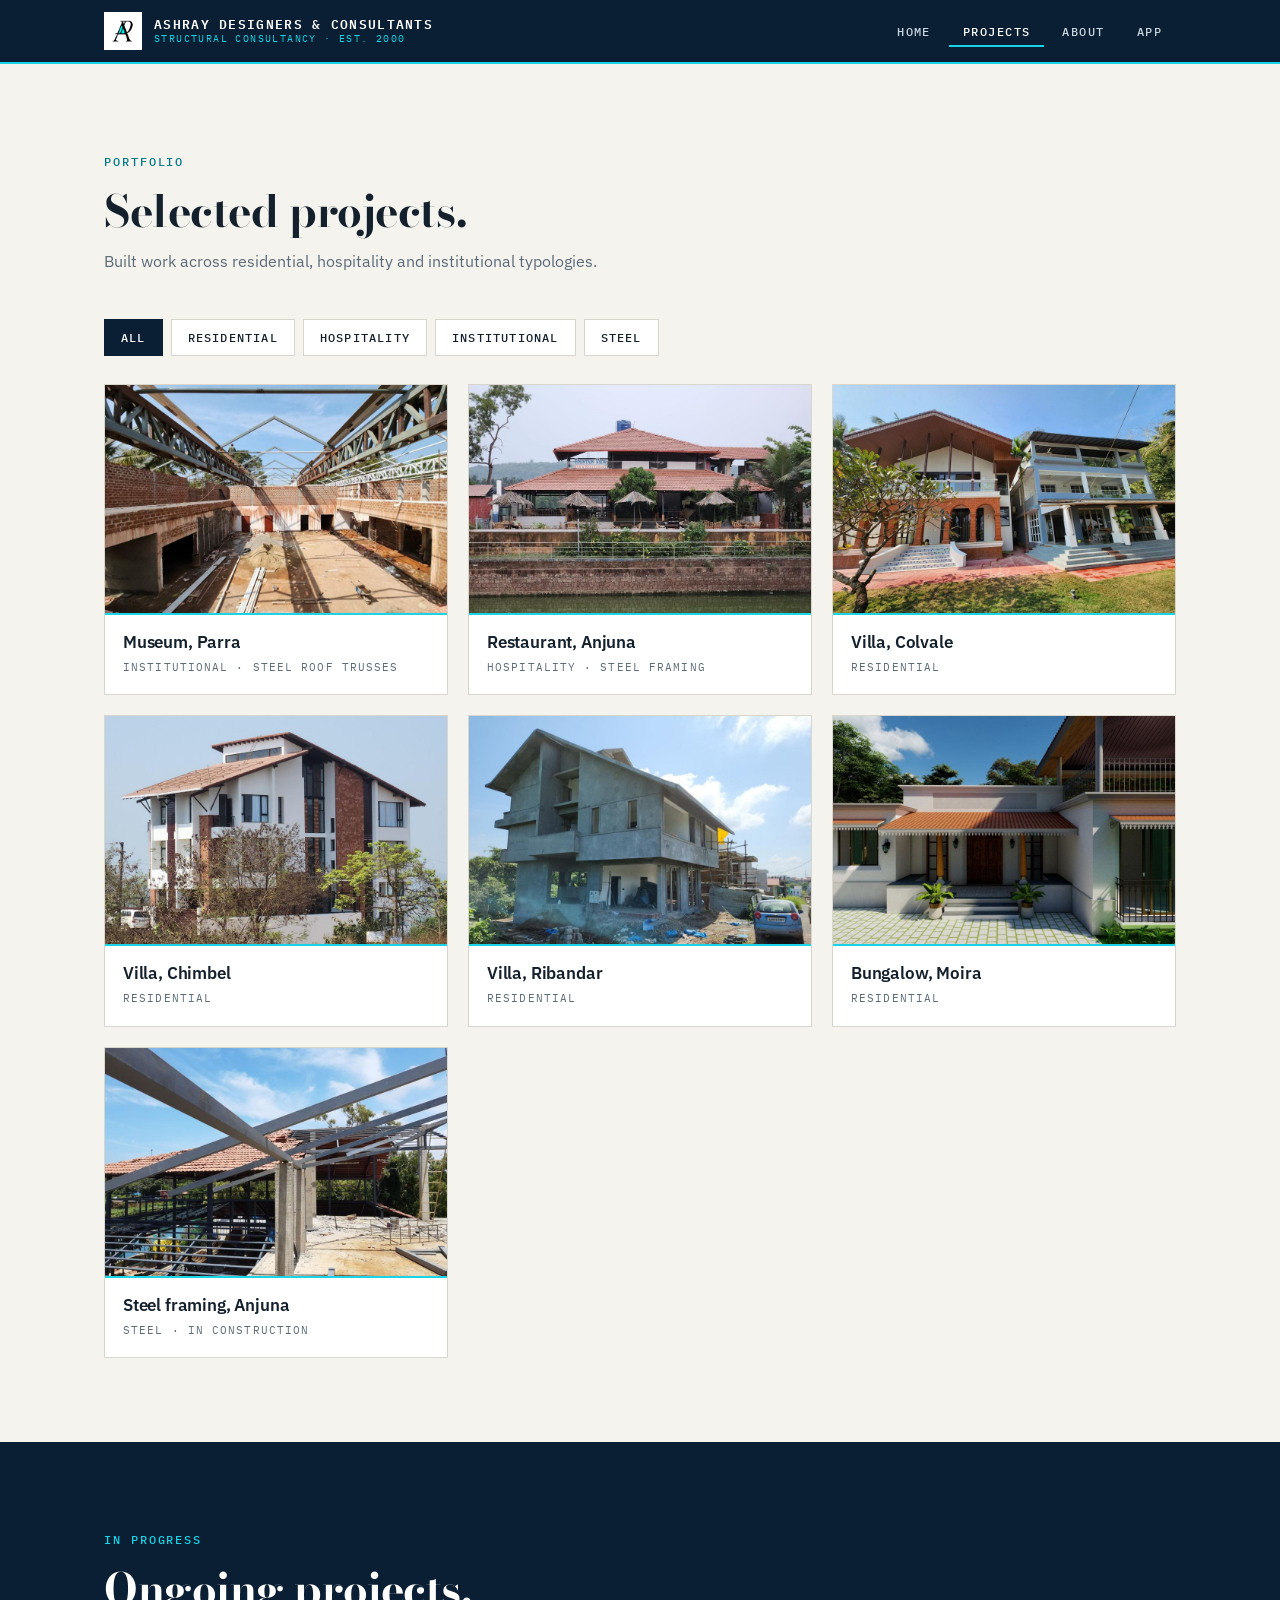
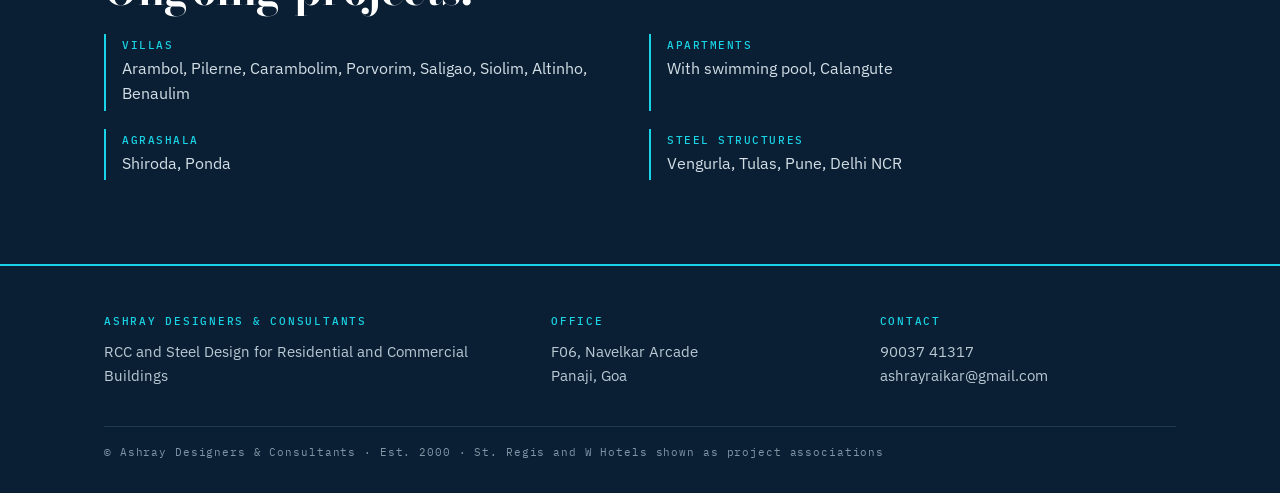
==== projects.html @ 72b7c14a "Add files via upload" ====
<!DOCTYPE html>
<html lang="en"><head>
<meta charset="utf-8">
<meta name="viewport" content="width=device-width, initial-scale=1, viewport-fit=cover">
<title>Projects | Ashray Designers &amp; Consultants</title>
<meta name="description" content="Selected villas, hospitality and institutional projects across Goa, plus ongoing RCC and steel structures.">
<link rel="canonical" href="https://www.ashraydesignersandconsultants.com/projects.html">
<link rel="icon" href="assets/favicon.png" type="image/png">
<meta property="og:type" content="website"><meta property="og:title" content="Projects | Ashray Designers &amp; Consultants"><meta property="og:description" content="Selected villas, hospitality and institutional projects across Goa, plus ongoing RCC and steel structures."><meta property="og:url" content="https://www.ashraydesignersandconsultants.com/projects.html"><meta property="og:image" content="https://www.ashraydesignersandconsultants.com/images/og-share.jpg">
<link rel="preconnect" href="https://fonts.googleapis.com"><link rel="preconnect" href="https://fonts.gstatic.com" crossorigin>
<link href="https://fonts.googleapis.com/css2?family=Bodoni+Moda:opsz,wght@6..96,500;6..96,700&family=IBM+Plex+Sans:wght@400;500;600&family=IBM+Plex+Mono:wght@400;500&display=swap" rel="stylesheet">
<link rel="stylesheet" href="assets/css/style.css">
</head><body>
<nav><div class="w"><a class="brand" href="index.html"><i><img src="assets/logo.png" alt="ADC logo"></i><b>Ashray Designers &amp; Consultants<small>Structural Consultancy · Est. 2000</small></b></a>
<ul><li><a class="t" href="index.html">Home</a></li><li><a class="t on" href="projects.html">Projects</a></li><li><a class="t" href="about.html">About</a></li><li><a class="t" href="app.html">App</a></li></ul></div></nav>
<main>
<section class="b"><div class="w"><div class="head"><span class="k">Portfolio</span><h2>Selected projects.</h2><p>Built work across residential, hospitality and institutional typologies.</p></div>
<div class="flt"><button class="on" data-f="all">All</button><button data-f="Residential">Residential</button><button data-f="Hospitality">Hospitality</button><button data-f="Institutional">Institutional</button><button data-f="Steel">Steel</button></div>
<div class="pj">
<a data-c="Institutional Steel"><img src="images/museum-parra.jpg" alt="Museum, Parra" loading="lazy"><div><h3>Museum, Parra</h3><small>Institutional · Steel roof trusses</small></div></a>
<a data-c="Hospitality Steel"><img src="images/restaurant-anjuna.jpg" alt="Restaurant, Anjuna" loading="lazy"><div><h3>Restaurant, Anjuna</h3><small>Hospitality · Steel framing</small></div></a>
<a data-c="Residential"><img src="images/villa-colvale.jpg" alt="Villa, Colvale" loading="lazy"><div><h3>Villa, Colvale</h3><small>Residential</small></div></a>
<a data-c="Residential"><img src="images/villa-chimbel.jpg" alt="Villa, Chimbel" loading="lazy"><div><h3>Villa, Chimbel</h3><small>Residential</small></div></a>
<a data-c="Residential"><img src="images/villa-ribandar.jpg" alt="Villa, Ribandar" loading="lazy"><div><h3>Villa, Ribandar</h3><small>Residential</small></div></a>
<a data-c="Residential"><img src="images/bungalow-moira.jpg" alt="Bungalow, Moira" loading="lazy"><div><h3>Bungalow, Moira</h3><small>Residential</small></div></a>
<a data-c="Steel"><img src="images/steel-framing-anjuna.jpg" alt="Steel framing" loading="lazy"><div><h3>Steel framing, Anjuna</h3><small>Steel · In construction</small></div></a></div></div></section>
<section class="b dark grid"><div class="w"><span class="k">In progress</span><h2 style="margin-top:14px">Ongoing projects.</h2>
<div class="on-list"><div><b>Villas</b>Arambol, Pilerne, Carambolim, Porvorim, Saligao, Siolim, Altinho, Benaulim</div><div><b>Apartments</b>With swimming pool, Calangute</div><div><b>Agrashala</b>Shiroda, Ponda</div><div><b>Steel structures</b>Vengurla, Tulas, Pune, Delhi NCR</div></div></div></section>
</main>
<footer><div class="w"><div><h4>Ashray Designers &amp; Consultants</h4><p>RCC and Steel Design for Residential and Commercial Buildings</p></div>
<div><h4>Office</h4><p>F06, Navelkar Arcade<br>Panaji, Goa</p></div><div><h4>Contact</h4><p>90037 41317<br><a href="mailto:ashrayraikar@gmail.com">ashrayraikar@gmail.com</a></p></div>
<div class="fine">© Ashray Designers &amp; Consultants · Est. 2000 · St. Regis and W Hotels shown as project associations</div></div></footer>
<script src="assets/js/main.js"></script>
</body></html>
---- assets/css/style.css ----
:root{--bg:#f5f3ee;--paper:#fff;--ink:#14212d;--mute:#5c6b78;--line:#d9d6cd;--navy:#0a1f33;--cyan:#19d3e6;--teal:#00798a;--tint:#e9eef0;
--d:'Bodoni Moda','Didot','Times New Roman',serif;--s:'IBM Plex Sans','Segoe UI',Arial,sans-serif;--m:'IBM Plex Mono',ui-monospace,Menlo,monospace;
box-sizing:border-box;padding-top:env(safe-area-inset-top,0px);padding-bottom:env(safe-area-inset-bottom,0px)}
@media(prefers-color-scheme:dark){:root:not([data-theme="light"]){--bg:#0b1722;--paper:#10202e;--ink:#e8eef2;--mute:#9fb1be;--line:#22384a;--tint:#142a3b;--teal:#3fd9ea}}
:root[data-theme="dark"]{--bg:#0b1722;--paper:#10202e;--ink:#e8eef2;--mute:#9fb1be;--line:#22384a;--tint:#142a3b;--teal:#3fd9ea}
*,*:before,*:after{box-sizing:inherit}html{scroll-padding-top:calc(env(safe-area-inset-top,0px) + 70px);scroll-behavior:smooth}
body{margin:0;background:var(--bg);color:var(--ink);font:400 16px/1.6 var(--s)}
img{max-width:100%;display:block}a{color:inherit}
.w{max-width:1120px;margin:0 auto;padding:0 24px}
.k{font:500 12px/1 var(--m);letter-spacing:.16em;text-transform:uppercase;color:var(--teal)}
h1,h2,h3{font-family:var(--d);font-weight:700;line-height:1.08;margin:0;letter-spacing:-.01em}
h2{font-size:clamp(30px,4vw,44px)}h3{font-size:22px}
nav{position:sticky;top:env(safe-area-inset-top,0px);z-index:9;background:var(--navy);border-bottom:2px solid var(--cyan)}
nav .w{display:flex;align-items:center;justify-content:space-between;height:62px;gap:12px}
.brand{display:flex;align-items:center;gap:12px;text-decoration:none;color:#fff}
.brand i{background:#fff;width:38px;height:38px;display:grid;place-items:center}.brand img{width:32px}
.brand b{font:600 13px/1.2 var(--m);letter-spacing:.1em;text-transform:uppercase}.brand small{display:block;font:400 10px var(--m);letter-spacing:.14em;color:var(--cyan)}
nav ul{display:flex;gap:4px;list-style:none;margin:0;padding:0}
nav a.t{display:block;padding:8px 14px;color:#c9d6df;text-decoration:none;font:500 12px var(--m);letter-spacing:.12em;text-transform:uppercase}
nav a.t.on,nav a.t:hover{color:#fff;box-shadow:inset 0 -2px var(--cyan)}
.grid{background-image:linear-gradient(rgba(25,211,230,.07) 1px,transparent 1px),linear-gradient(90deg,rgba(25,211,230,.07) 1px,transparent 1px);background-size:24px 24px}
.hero{background-color:var(--navy);color:#fff;padding:72px 0 0;overflow:hidden}
.hero .w{display:grid;grid-template-columns:1.05fr 1fr;gap:44px;align-items:end}
.hero .k{color:var(--cyan);display:block;margin-bottom:22px}
.hero h1{font-size:clamp(40px,6vw,76px)}.hero h1 em{font-style:italic;font-weight:500;color:var(--cyan)}
.hero p{color:#b9c9d4;font-size:18px;max-width:30em;margin:22px 0 30px}
.btn{display:inline-block;padding:13px 22px;font:500 12px var(--m);letter-spacing:.12em;text-transform:uppercase;text-decoration:none;border:1px solid var(--cyan);color:var(--navy);background:var(--cyan);margin:0 10px 10px 0;transition:.2s}
.btn.o{background:transparent;color:#fff}.btn:hover{transform:translateY(-2px)}
.fig{position:relative;margin-bottom:-1px}.fig img{aspect-ratio:4/3;object-fit:cover;width:100%}
.fig:before{content:"";position:absolute;left:-14px;top:0;bottom:0;border-left:1px solid var(--cyan)}
.fig span{position:absolute;left:-14px;top:50%;transform:translate(-50%,-50%) rotate(-90deg);background:var(--navy);padding:0 8px;font:400 10px var(--m);letter-spacing:.14em;color:var(--cyan);white-space:nowrap}
.stats{background:var(--paper);border-bottom:1px solid var(--line)}
.stats .w{display:grid;grid-template-columns:repeat(4,1fr)}
.stats div{padding:26px 20px;border-left:1px solid var(--line)}.stats div:first-child{border:0;padding-left:0}
.stats b{display:block;font:700 30px var(--d);color:var(--ink)}.stats span{font:400 11px var(--m);letter-spacing:.12em;text-transform:uppercase;color:var(--mute)}
section.b{padding:84px 0}.head{max-width:640px;margin-bottom:44px}.head h2{margin:14px 0}.head p{color:var(--mute);margin:0}
.cards{display:grid;grid-template-columns:repeat(3,1fr);gap:18px}
.card{background:var(--paper);border:1px solid var(--line);border-top:3px solid var(--cyan);padding:26px}
.card .n{font:500 12px var(--m);color:var(--teal);margin-bottom:14px;display:block}.card h3{font-size:20px;margin-bottom:8px;font-family:var(--s);font-weight:600}.card p{margin:0;color:var(--mute);font-size:15px}
.dark{background:var(--navy);color:#fff}.dark .head p{color:#b9c9d4}.dark .k{color:var(--cyan)}
.why{display:grid;grid-template-columns:repeat(3,1fr);gap:0;border-top:1px solid #1f3a50}
.why div{padding:30px 28px 10px 0;border-right:1px solid #1f3a50;margin-right:28px}.why div:last-child{border:0}
.why b{font:700 54px/1 var(--d);color:var(--cyan)}.why h3{font:600 18px var(--s);margin:14px 0 8px}.why p{color:#b9c9d4;margin:0;font-size:15px}
.q{display:grid;grid-template-columns:auto 1fr;gap:28px;align-items:start;max-width:860px}
.q blockquote{margin:0;font:italic 500 clamp(21px,2.6vw,28px)/1.4 var(--d)}.q cite{display:block;margin-top:16px;font:500 12px var(--m);letter-spacing:.14em;text-transform:uppercase;color:var(--mute);font-style:normal}
.q i{font:700 90px/.8 var(--d);color:var(--teal)}
.logos{background:#fff;padding:20px;border:1px solid var(--line)}.logos img{margin:auto;max-height:340px}
.cta{text-align:center}.cta h2{max-width:14em;margin:16px auto 28px}
.cta .btn{color:var(--navy)}.cta .btn.o{color:#fff}
.flt{display:flex;flex-wrap:wrap;gap:8px;margin-bottom:28px}
.flt button{font:500 12px var(--m);letter-spacing:.1em;text-transform:uppercase;padding:10px 16px;border:1px solid var(--line);background:var(--paper);color:var(--ink);cursor:pointer}
.flt button.on{background:var(--navy);color:#fff;border-color:var(--navy)}
.pj{display:grid;grid-template-columns:repeat(3,1fr);gap:20px}
.pj a{background:var(--paper);border:1px solid var(--line);text-decoration:none;overflow:hidden;transition:.25s}.pj a:hover{transform:translateY(-4px);box-shadow:0 12px 30px rgba(10,31,51,.15)}
.pj img{aspect-ratio:3/2;object-fit:cover;width:100%;transition:.4s}.pj a:hover img{transform:scale(1.04)}.pj div{padding:16px 18px;border-top:2px solid var(--cyan);position:relative}
.pj h3{font:600 17px var(--s)}.pj small{font:400 11px var(--m);letter-spacing:.1em;text-transform:uppercase;color:var(--mute)}
.pj a.h{display:none}
.on-list{display:grid;grid-template-columns:repeat(2,1fr);gap:18px;margin-top:20px}.on-list div{border-left:2px solid var(--cyan);padding:4px 0 4px 16px;color:#d3dee6}.on-list b{display:block;font:500 11px var(--m);letter-spacing:.14em;text-transform:uppercase;color:var(--cyan);margin-bottom:4px}
.about{display:grid;grid-template-columns:1fr 1.2fr;gap:56px}
.tbl{width:100%;border-collapse:collapse;font-size:15px}.tbl th,.tbl td{padding:14px 0;border-bottom:1px solid var(--line);text-align:left;vertical-align:top}.tbl th{width:38%;font:500 11px var(--m);letter-spacing:.12em;text-transform:uppercase;color:var(--mute)}
.tags{display:flex;flex-wrap:wrap;gap:10px;margin-top:14px}.tags span{border:1px solid var(--teal);color:var(--teal);padding:7px 14px;font:500 13px var(--m)}
.app{background:var(--paper);border:1px solid var(--line);min-height:520px;display:grid;place-items:center;text-align:center;padding:36px}
.app iframe{width:100%;height:640px;border:0}.app p{max-width:30em;color:var(--mute)}
footer{background:var(--navy);color:#b9c9d4;padding:48px 0 34px;border-top:2px solid var(--cyan)}
footer .w{display:grid;grid-template-columns:1.4fr 1fr 1fr;gap:32px}footer h4{font:500 11px var(--m);letter-spacing:.16em;text-transform:uppercase;color:var(--cyan);margin:0 0 12px}footer p{margin:0 0 6px;font-size:15px}footer a{text-decoration:none}
.fine{grid-column:1/-1;border-top:1px solid #1f3a50;padding-top:18px;font:400 11px var(--m);letter-spacing:.08em;color:#7f95a5}
@media(max-width:860px){.hero .w,.about,footer .w{grid-template-columns:1fr}.cards,.pj,.why{grid-template-columns:1fr 1fr}.stats .w{grid-template-columns:1fr 1fr}.fig{margin-left:14px}.brand small{display:none}}
@media(max-width:560px){.cards,.pj,.why,.on-list{grid-template-columns:1fr}.why div{border:0;margin:0}nav a.t{padding:8px 8px;font-size:11px}.brand b{display:none}.stats div:nth-child(3){border-left:0;padding-left:0}}
@media(prefers-reduced-motion:reduce){*{transition:none!important;scroll-behavior:auto}}
.app iframe{width:100%;height:min(78vh,720px);border:0}.app{display:block;padding:0;min-height:0}.app-note{padding:14px 18px;font:400 12px var(--m);letter-spacing:.06em;color:var(--mute);border-top:1px solid var(--line);display:flex;justify-content:space-between;gap:12px;flex-wrap:wrap}.app-note a{color:var(--teal)}
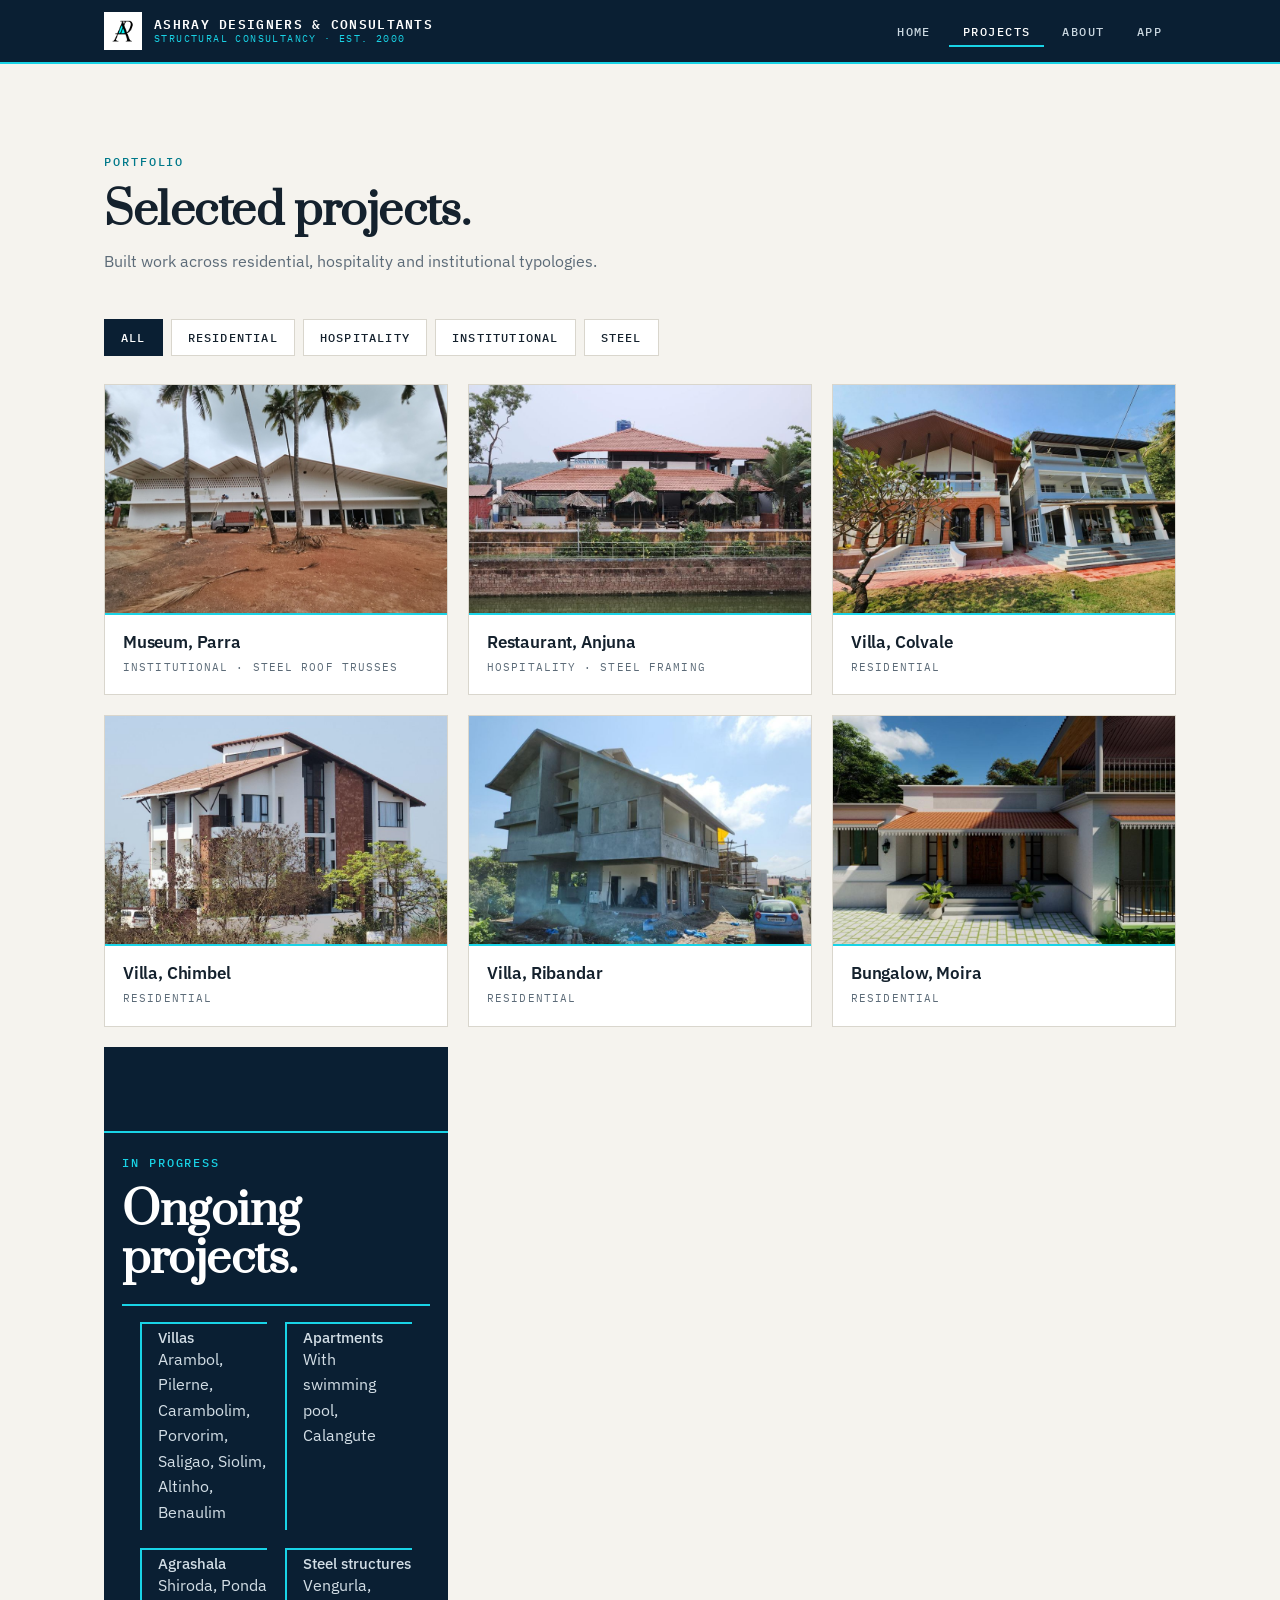
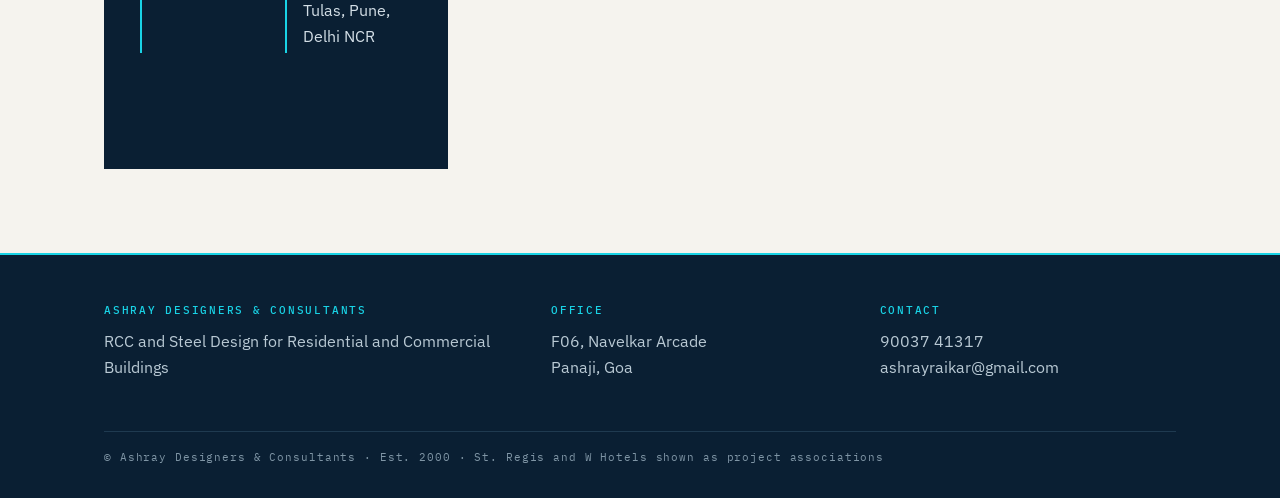
==== commit a6da89fe: "Update projects.html" ====
--- a/projects.html
+++ b/projects.html
@@ -23,7 +23,6 @@
 <a data-c="Residential"><img src="images/villa-chimbel.jpg" alt="Villa, Chimbel" loading="lazy"><div><h3>Villa, Chimbel</h3><small>Residential</small></div></a>
 <a data-c="Residential"><img src="images/villa-ribandar.jpg" alt="Villa, Ribandar" loading="lazy"><div><h3>Villa, Ribandar</h3><small>Residential</small></div></a>
 <a data-c="Residential"><img src="images/bungalow-moira.jpg" alt="Bungalow, Moira" loading="lazy"><div><h3>Bungalow, Moira</h3><small>Residential</small></div></a>
-<a data-c="Steel"><img src="images/steel-framing-anjuna.jpg" alt="Steel framing" loading="lazy"><div><h3>Steel framing, Anjuna</h3><small>Steel · In construction</small></div></a></div></div></section>
 <section class="b dark grid"><div class="w"><span class="k">In progress</span><h2 style="margin-top:14px">Ongoing projects.</h2>
 <div class="on-list"><div><b>Villas</b>Arambol, Pilerne, Carambolim, Porvorim, Saligao, Siolim, Altinho, Benaulim</div><div><b>Apartments</b>With swimming pool, Calangute</div><div><b>Agrashala</b>Shiroda, Ponda</div><div><b>Steel structures</b>Vengurla, Tulas, Pune, Delhi NCR</div></div></div></section>
 </main>
--- a/assets/css/style.css
+++ b/assets/css/style.css
@@ -1,5 +1,6 @@
+@import url('https://fonts.googleapis.com/css2?family=Prata&display=swap');
 :root{--bg:#f5f3ee;--paper:#fff;--ink:#14212d;--mute:#5c6b78;--line:#d9d6cd;--navy:#0a1f33;--cyan:#19d3e6;--teal:#00798a;--tint:#e9eef0;
---d:'Bodoni Moda','Didot','Times New Roman',serif;--s:'IBM Plex Sans','Segoe UI',Arial,sans-serif;--m:'IBM Plex Mono',ui-monospace,Menlo,monospace;
+--d:'Prata','Georgia','Times New Roman',serif;--s:'IBM Plex Sans','Segoe UI',Arial,sans-serif;--m:'IBM Plex Mono',ui-monospace,Menlo,monospace;
 box-sizing:border-box;padding-top:env(safe-area-inset-top,0px);padding-bottom:env(safe-area-inset-bottom,0px)}
 @media(prefers-color-scheme:dark){:root:not([data-theme="light"]){--bg:#0b1722;--paper:#10202e;--ink:#e8eef2;--mute:#9fb1be;--line:#22384a;--tint:#142a3b;--teal:#3fd9ea}}
 :root[data-theme="dark"]{--bg:#0b1722;--paper:#10202e;--ink:#e8eef2;--mute:#9fb1be;--line:#22384a;--tint:#142a3b;--teal:#3fd9ea}
@@ -24,7 +25,7 @@
 .hero .k{color:var(--cyan);display:block;margin-bottom:22px}
 .hero h1{font-size:clamp(40px,6vw,76px)}.hero h1 em{font-style:italic;font-weight:500;color:var(--cyan)}
 .hero p{color:#b9c9d4;font-size:18px;max-width:30em;margin:22px 0 30px}
-.btn{display:inline-block;padding:13px 22px;font:500 12px var(--m);letter-spacing:.12em;text-transform:uppercase;text-decoration:none;border:1px solid var(--cyan);color:var(--navy);background:var(--cyan);margin:0 10px 10px 0;transition:.2s}
+.btn{display:inline-block;padding:13px 22px;font:500 12px var(--m);letter-spacing:.12em;text-transform:uppercase;text-decoration:none;border:1px solid var(--cyan);color:var(--navy);background:var(--cyan)}
 .btn.o{background:transparent;color:#fff}.btn:hover{transform:translateY(-2px)}
 .fig{position:relative;margin-bottom:-1px}.fig img{aspect-ratio:4/3;object-fit:cover;width:100%}
 .fig:before{content:"";position:absolute;left:-14px;top:0;bottom:0;border-left:1px solid var(--cyan)}
@@ -42,7 +43,7 @@
 .why div{padding:30px 28px 10px 0;border-right:1px solid #1f3a50;margin-right:28px}.why div:last-child{border:0}
 .why b{font:700 54px/1 var(--d);color:var(--cyan)}.why h3{font:600 18px var(--s);margin:14px 0 8px}.why p{color:#b9c9d4;margin:0;font-size:15px}
 .q{display:grid;grid-template-columns:auto 1fr;gap:28px;align-items:start;max-width:860px}
-.q blockquote{margin:0;font:italic 500 clamp(21px,2.6vw,28px)/1.4 var(--d)}.q cite{display:block;margin-top:16px;font:500 12px var(--m);letter-spacing:.14em;text-transform:uppercase;color:var(--mute);font-style:normal}
+.q blockquote{margin:0;font:italic 500 clamp(21px,2.6vw,28px)/1.4 var(--d)}.q cite{display:block;margin-top:16px;font:500 12px var(--m);letter-spacing:.14em;text-transform:uppercase;color:var(--mute)}
 .q i{font:700 90px/.8 var(--d);color:var(--teal)}
 .logos{background:#fff;padding:20px;border:1px solid var(--line)}.logos img{margin:auto;max-height:340px}
 .cta{text-align:center}.cta h2{max-width:14em;margin:16px auto 28px}
@@ -55,16 +56,16 @@
 .pj img{aspect-ratio:3/2;object-fit:cover;width:100%;transition:.4s}.pj a:hover img{transform:scale(1.04)}.pj div{padding:16px 18px;border-top:2px solid var(--cyan);position:relative}
 .pj h3{font:600 17px var(--s)}.pj small{font:400 11px var(--m);letter-spacing:.1em;text-transform:uppercase;color:var(--mute)}
 .pj a.h{display:none}
-.on-list{display:grid;grid-template-columns:repeat(2,1fr);gap:18px;margin-top:20px}.on-list div{border-left:2px solid var(--cyan);padding:4px 0 4px 16px;color:#d3dee6}.on-list b{display:block;font:500 11px var(--m);letter-spacing:.14em;text-transform:uppercase;color:var(--cyan);margin-bottom:4px}
+.on-list{display:grid;grid-template-columns:repeat(2,1fr);gap:18px;margin-top:20px}.on-list div{border-left:2px solid var(--cyan);padding:4px 0 4px 16px;color:#d3dee6}.on-list b{display:block;font:500 15px var(--s)}
 .about{display:grid;grid-template-columns:1fr 1.2fr;gap:56px}
-.tbl{width:100%;border-collapse:collapse;font-size:15px}.tbl th,.tbl td{padding:14px 0;border-bottom:1px solid var(--line);text-align:left;vertical-align:top}.tbl th{width:38%;font:500 11px var(--m);letter-spacing:.12em;text-transform:uppercase;color:var(--mute)}
+.tbl{width:100%;border-collapse:collapse;font-size:15px}.tbl th,.tbl td{padding:14px 0;border-bottom:1px solid var(--line);text-align:left;vertical-align:top}.tbl th{width:38%;font:500 11px var(--m);letter-spacing:.08em;color:var(--mute);text-transform:uppercase}
 .tags{display:flex;flex-wrap:wrap;gap:10px;margin-top:14px}.tags span{border:1px solid var(--teal);color:var(--teal);padding:7px 14px;font:500 13px var(--m)}
 .app{background:var(--paper);border:1px solid var(--line);min-height:520px;display:grid;place-items:center;text-align:center;padding:36px}
 .app iframe{width:100%;height:640px;border:0}.app p{max-width:30em;color:var(--mute)}
 footer{background:var(--navy);color:#b9c9d4;padding:48px 0 34px;border-top:2px solid var(--cyan)}
-footer .w{display:grid;grid-template-columns:1.4fr 1fr 1fr;gap:32px}footer h4{font:500 11px var(--m);letter-spacing:.16em;text-transform:uppercase;color:var(--cyan);margin:0 0 12px}footer p{margin:0 0 6px;font-size:15px}footer a{text-decoration:none}
+footer .w{display:grid;grid-template-columns:1.4fr 1fr 1fr;gap:32px}footer h4{font:500 11px var(--m);letter-spacing:.16em;text-transform:uppercase;color:var(--cyan);margin:0 0 12px}footer p{margin:0 0 18px}footer a{color:#b9c9d4;text-decoration:none}footer a:hover{text-decoration:underline}
 .fine{grid-column:1/-1;border-top:1px solid #1f3a50;padding-top:18px;font:400 11px var(--m);letter-spacing:.08em;color:#7f95a5}
 @media(max-width:860px){.hero .w,.about,footer .w{grid-template-columns:1fr}.cards,.pj,.why{grid-template-columns:1fr 1fr}.stats .w{grid-template-columns:1fr 1fr}.fig{margin-left:14px}.brand small{display:none}}
 @media(max-width:560px){.cards,.pj,.why,.on-list{grid-template-columns:1fr}.why div{border:0;margin:0}nav a.t{padding:8px 8px;font-size:11px}.brand b{display:none}.stats div:nth-child(3){border-left:0;padding-left:0}}
 @media(prefers-reduced-motion:reduce){*{transition:none!important;scroll-behavior:auto}}
-.app iframe{width:100%;height:min(78vh,720px);border:0}.app{display:block;padding:0;min-height:0}.app-note{padding:14px 18px;font:400 12px var(--m);letter-spacing:.06em;color:var(--mute);border-top:1px solid var(--line);display:flex;justify-content:space-between;gap:12px;flex-wrap:wrap}.app-note a{color:var(--teal)}
+.app iframe{width:100%;height:min(78vh,720px);border:0}.app{display:block;padding:0;min-height:0}.app-note{padding:14px 18px;font:400 12px var(--m);letter-spacing:.06em;color:var(--mute);border-top:1px solid var(--line)}
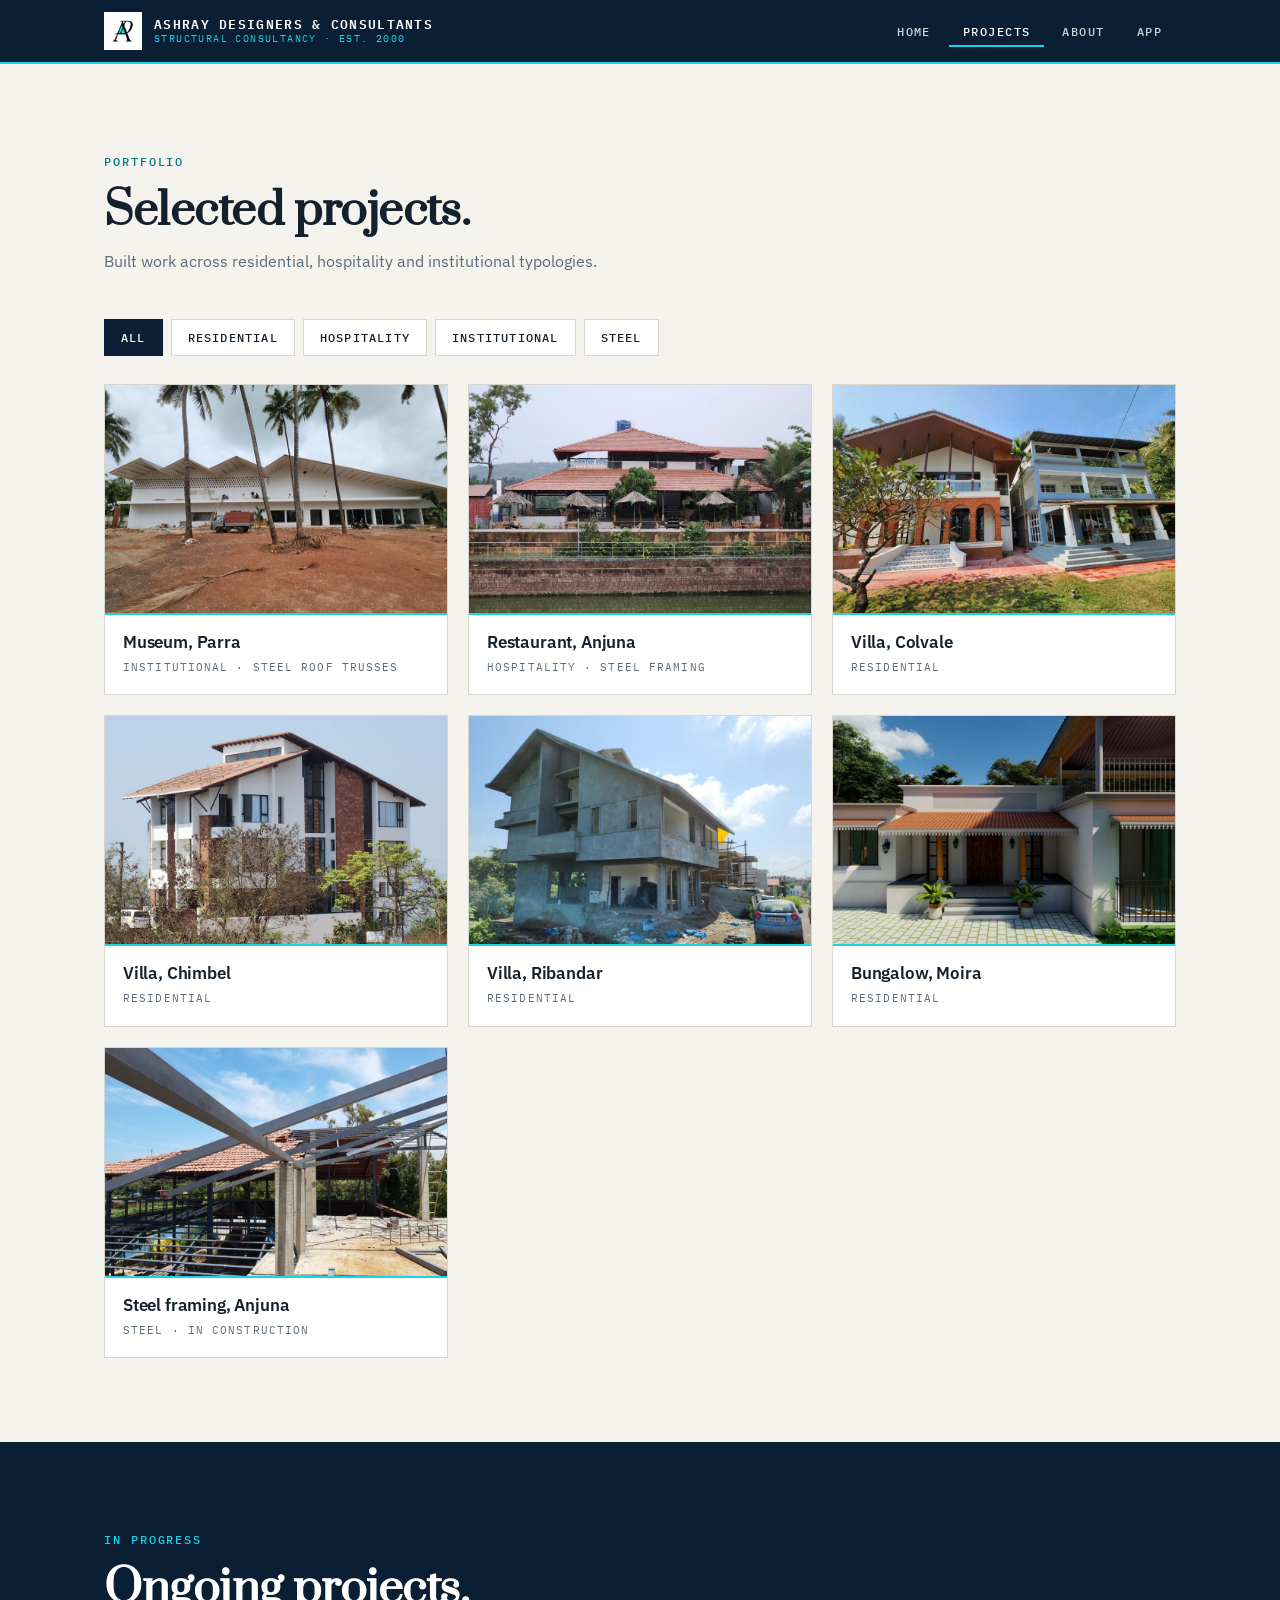
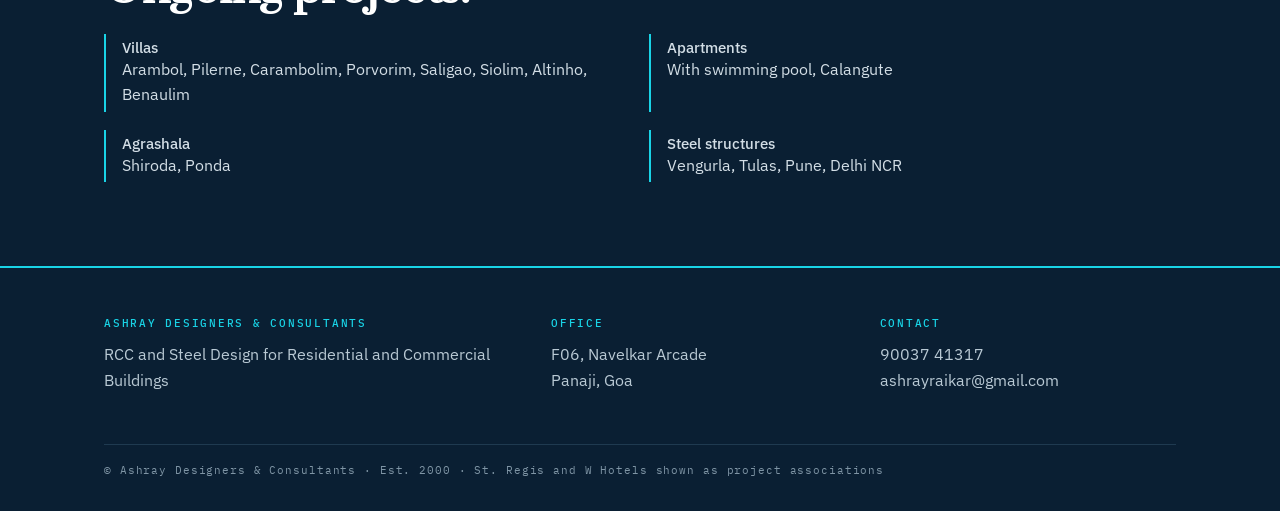
==== commit 686deb01: "Update projects.html" ====
--- a/projects.html
+++ b/projects.html
@@ -23,6 +23,7 @@
 <a data-c="Residential"><img src="images/villa-chimbel.jpg" alt="Villa, Chimbel" loading="lazy"><div><h3>Villa, Chimbel</h3><small>Residential</small></div></a>
 <a data-c="Residential"><img src="images/villa-ribandar.jpg" alt="Villa, Ribandar" loading="lazy"><div><h3>Villa, Ribandar</h3><small>Residential</small></div></a>
 <a data-c="Residential"><img src="images/bungalow-moira.jpg" alt="Bungalow, Moira" loading="lazy"><div><h3>Bungalow, Moira</h3><small>Residential</small></div></a>
+<a data-c="Steel"><img src="images/steel-framing-anjuna.jpg" alt="Steel framing" loading="lazy"><div><h3>Steel framing, Anjuna</h3><small>Steel · In construction</small></div></a></div></div></section>
 <section class="b dark grid"><div class="w"><span class="k">In progress</span><h2 style="margin-top:14px">Ongoing projects.</h2>
 <div class="on-list"><div><b>Villas</b>Arambol, Pilerne, Carambolim, Porvorim, Saligao, Siolim, Altinho, Benaulim</div><div><b>Apartments</b>With swimming pool, Calangute</div><div><b>Agrashala</b>Shiroda, Ponda</div><div><b>Steel structures</b>Vengurla, Tulas, Pune, Delhi NCR</div></div></div></section>
 </main>
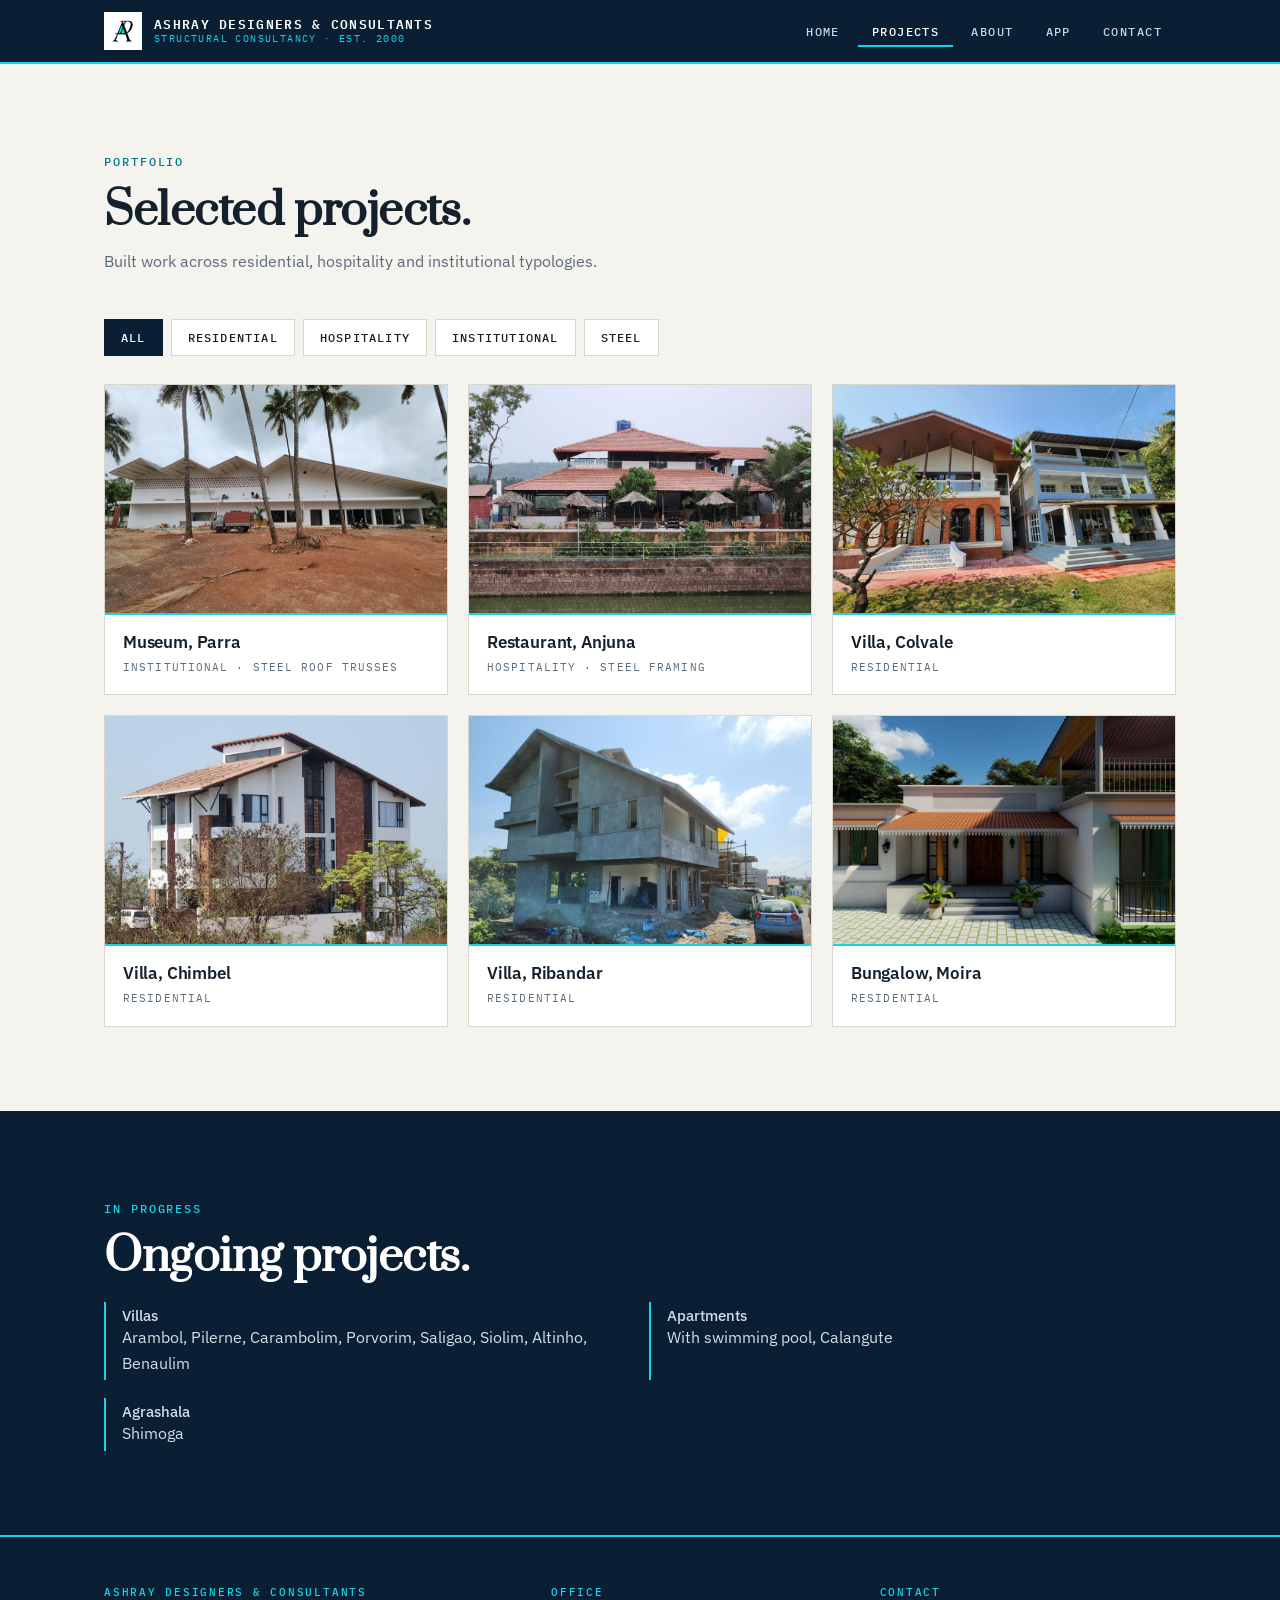
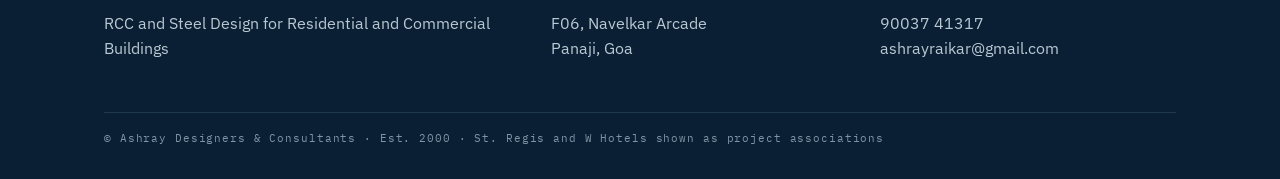
==== commit 8bb9fe31: "Remove Steel framing Anjuna project from portfolio" ====
--- a/projects.html
+++ b/projects.html
@@ -6,13 +6,13 @@
 <meta name="description" content="Selected villas, hospitality and institutional projects across Goa, plus ongoing RCC and steel structures.">
 <link rel="canonical" href="https://www.ashraydesignersandconsultants.com/projects.html">
 <link rel="icon" href="assets/favicon.png" type="image/png">
-<meta property="og:type" content="website"><meta property="og:title" content="Projects | Ashray Designers &amp; Consultants"><meta property="og:description" content="Selected villas, hospitality and institutional projects across Goa, plus ongoing RCC and steel structures."><meta property="og:url" content="https://www.ashraydesignersandconsultants.com/projects.html"><meta property="og:image" content="https://www.ashraydesignersandconsultants.com/images/og-share.jpg">
+<meta property="og:type" content="website"><meta property="og:title" content="Projects | Ashray Designers &amp; Consultants"><meta property="og:description" content="Selected villas, hospitality and institutional projects across Goa, plus ongoing RCC and steel structures.">
 <link rel="preconnect" href="https://fonts.googleapis.com"><link rel="preconnect" href="https://fonts.gstatic.com" crossorigin>
 <link href="https://fonts.googleapis.com/css2?family=Bodoni+Moda:opsz,wght@6..96,500;6..96,700&family=IBM+Plex+Sans:wght@400;500;600&family=IBM+Plex+Mono:wght@400;500&display=swap" rel="stylesheet">
 <link rel="stylesheet" href="assets/css/style.css">
 </head><body>
 <nav><div class="w"><a class="brand" href="index.html"><i><img src="assets/logo.png" alt="ADC logo"></i><b>Ashray Designers &amp; Consultants<small>Structural Consultancy · Est. 2000</small></b></a>
-<ul><li><a class="t" href="index.html">Home</a></li><li><a class="t on" href="projects.html">Projects</a></li><li><a class="t" href="about.html">About</a></li><li><a class="t" href="app.html">App</a></li></ul></div></nav>
+<ul><li><a class="t" href="index.html">Home</a></li><li><a class="t on" href="projects.html">Projects</a></li><li><a class="t" href="about.html">About</a></li><li><a class="t" href="app.html">App</a></li><li><a class="t" href="contact.html">Contact</a></li></ul></div></nav>
 <main>
 <section class="b"><div class="w"><div class="head"><span class="k">Portfolio</span><h2>Selected projects.</h2><p>Built work across residential, hospitality and institutional typologies.</p></div>
 <div class="flt"><button class="on" data-f="all">All</button><button data-f="Residential">Residential</button><button data-f="Hospitality">Hospitality</button><button data-f="Institutional">Institutional</button><button data-f="Steel">Steel</button></div>
@@ -22,10 +22,9 @@
 <a data-c="Residential"><img src="images/villa-colvale.jpg" alt="Villa, Colvale" loading="lazy"><div><h3>Villa, Colvale</h3><small>Residential</small></div></a>
 <a data-c="Residential"><img src="images/villa-chimbel.jpg" alt="Villa, Chimbel" loading="lazy"><div><h3>Villa, Chimbel</h3><small>Residential</small></div></a>
 <a data-c="Residential"><img src="images/villa-ribandar.jpg" alt="Villa, Ribandar" loading="lazy"><div><h3>Villa, Ribandar</h3><small>Residential</small></div></a>
-<a data-c="Residential"><img src="images/bungalow-moira.jpg" alt="Bungalow, Moira" loading="lazy"><div><h3>Bungalow, Moira</h3><small>Residential</small></div></a>
-<a data-c="Steel"><img src="images/steel-framing-anjuna.jpg" alt="Steel framing" loading="lazy"><div><h3>Steel framing, Anjuna</h3><small>Steel · In construction</small></div></a></div></div></section>
+<a data-c="Residential"><img src="images/bungalow-moira.jpg" alt="Bungalow, Moira" loading="lazy"><div><h3>Bungalow, Moira</h3><small>Residential</small></div></a></div></div></section>
 <section class="b dark grid"><div class="w"><span class="k">In progress</span><h2 style="margin-top:14px">Ongoing projects.</h2>
-<div class="on-list"><div><b>Villas</b>Arambol, Pilerne, Carambolim, Porvorim, Saligao, Siolim, Altinho, Benaulim</div><div><b>Apartments</b>With swimming pool, Calangute</div><div><b>Agrashala</b>Shiroda, Ponda</div><div><b>Steel structures</b>Vengurla, Tulas, Pune, Delhi NCR</div></div></div></section>
+<div class="on-list"><div><b>Villas</b>Arambol, Pilerne, Carambolim, Porvorim, Saligao, Siolim, Altinho, Benaulim</div><div><b>Apartments</b>With swimming pool, Calangute</div><div><b>Agrashala</b>Shimoga</div></div></div></section>
 </main>
 <footer><div class="w"><div><h4>Ashray Designers &amp; Consultants</h4><p>RCC and Steel Design for Residential and Commercial Buildings</p></div>
 <div><h4>Office</h4><p>F06, Navelkar Arcade<br>Panaji, Goa</p></div><div><h4>Contact</h4><p>90037 41317<br><a href="mailto:ashrayraikar@gmail.com">ashrayraikar@gmail.com</a></p></div>
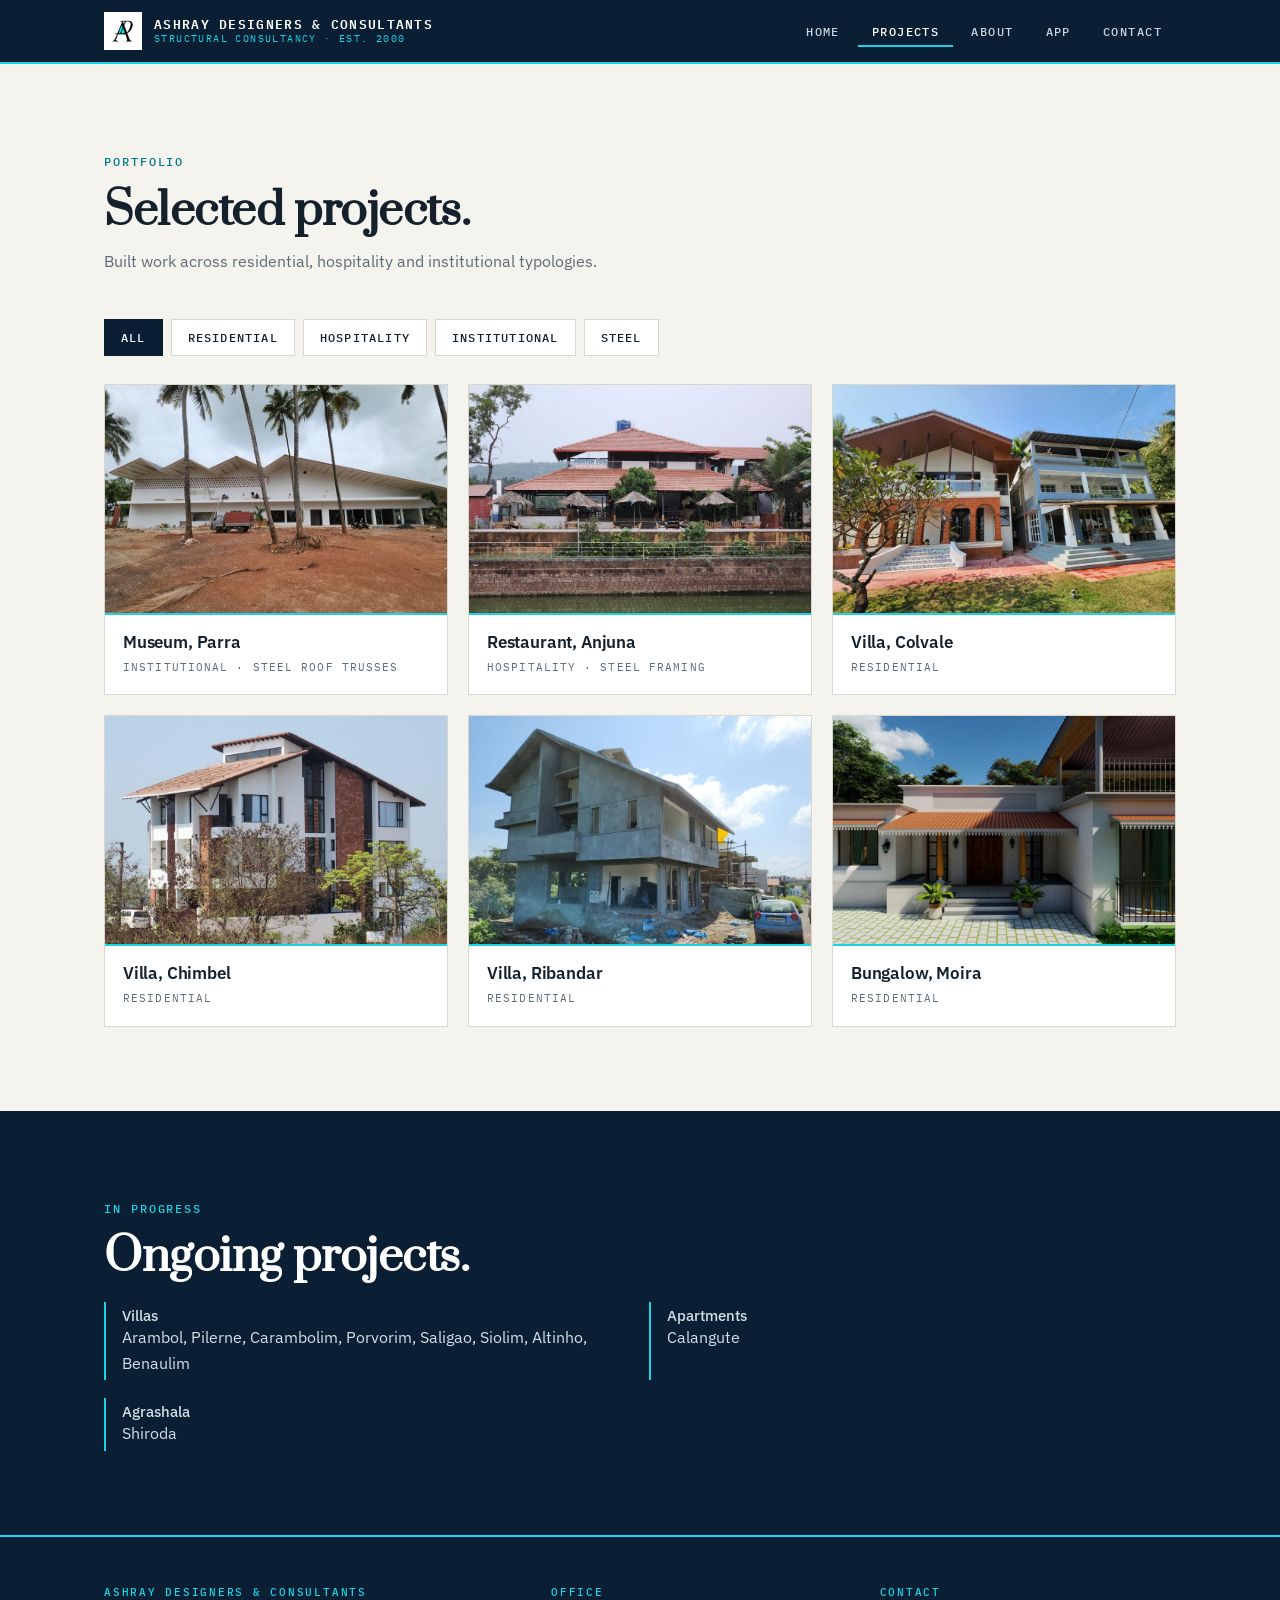
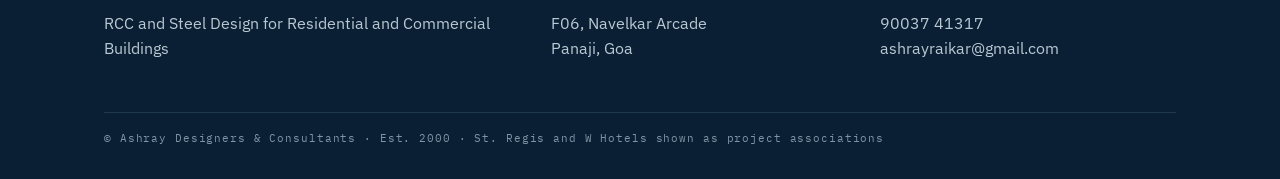
==== commit 74ee498a: "Revise ongoing projects section in projects.html Updated project details for ongoing listings." ====
--- a/projects.html
+++ b/projects.html
@@ -24,7 +24,7 @@
 <a data-c="Residential"><img src="images/villa-ribandar.jpg" alt="Villa, Ribandar" loading="lazy"><div><h3>Villa, Ribandar</h3><small>Residential</small></div></a>
 <a data-c="Residential"><img src="images/bungalow-moira.jpg" alt="Bungalow, Moira" loading="lazy"><div><h3>Bungalow, Moira</h3><small>Residential</small></div></a></div></div></section>
 <section class="b dark grid"><div class="w"><span class="k">In progress</span><h2 style="margin-top:14px">Ongoing projects.</h2>
-<div class="on-list"><div><b>Villas</b>Arambol, Pilerne, Carambolim, Porvorim, Saligao, Siolim, Altinho, Benaulim</div><div><b>Apartments</b>With swimming pool, Calangute</div><div><b>Agrashala</b>Shimoga</div></div></div></section>
+<div class="on-list"><div><b>Villas</b>Arambol, Pilerne, Carambolim, Porvorim, Saligao, Siolim, Altinho, Benaulim</div><div><b>Apartments</b>Calangute</div><div><b>Agrashala</b>Shiroda</div></div></div></section>
 </main>
 <footer><div class="w"><div><h4>Ashray Designers &amp; Consultants</h4><p>RCC and Steel Design for Residential and Commercial Buildings</p></div>
 <div><h4>Office</h4><p>F06, Navelkar Arcade<br>Panaji, Goa</p></div><div><h4>Contact</h4><p>90037 41317<br><a href="mailto:ashrayraikar@gmail.com">ashrayraikar@gmail.com</a></p></div>
